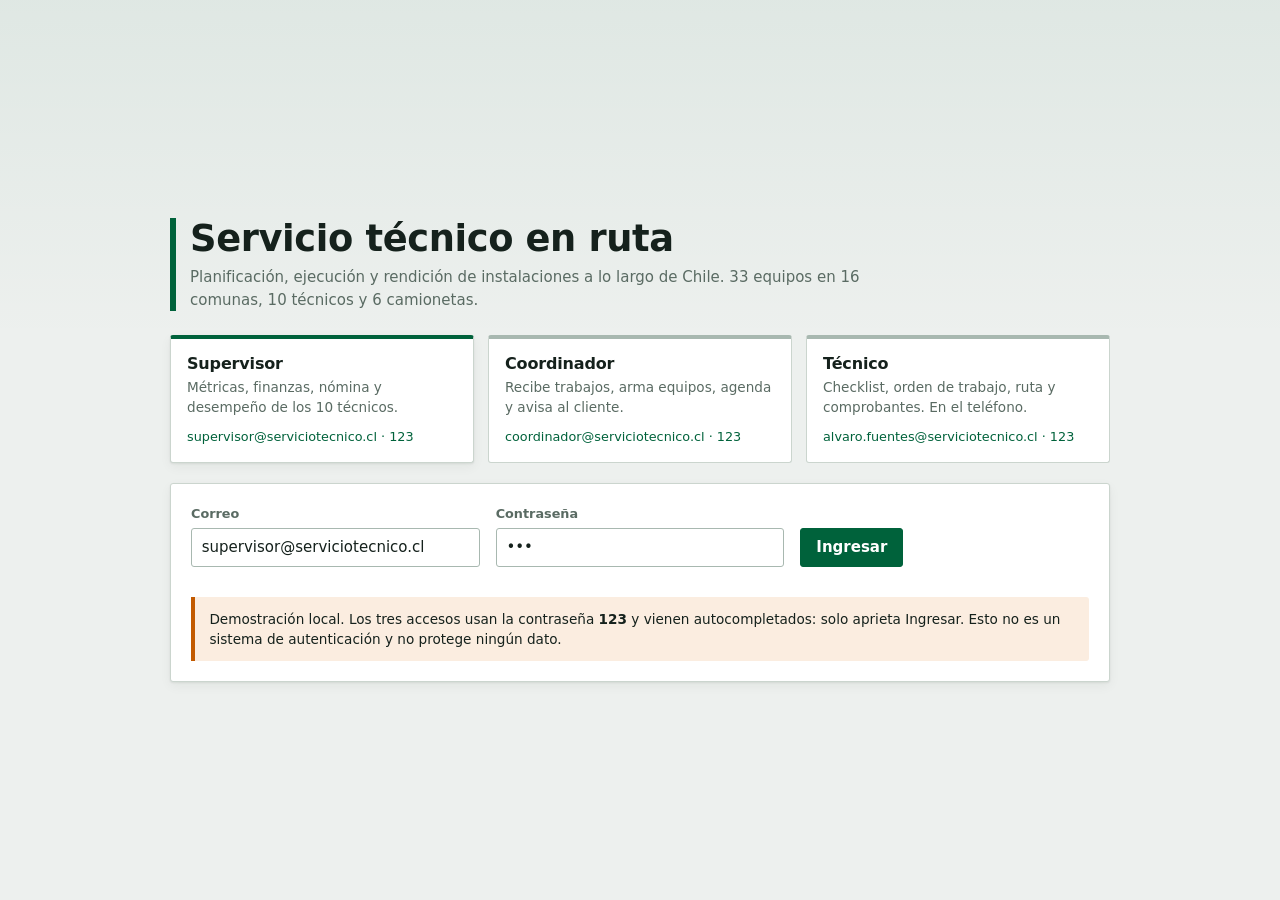
==== demo/index.html @ b32503a2 "Construye la demo local con las tres vistas y su login demo/index.html se abre con doble clic: sin s" ====
<!doctype html>
<html lang="es">
<head>
<meta charset="utf-8">
<meta name="viewport" content="width=device-width, initial-scale=1">
<title>Servicio técnico en ruta</title>
<link rel="stylesheet" href="css/estilos.css">
</head>
<body>

<div id="aplicacion"></div>
<div id="avisos" class="mensaje oculto" role="status" aria-live="polite"></div>
<div id="confirmacion" class="oculto"></div>

<!-- Scripts clásicos, no módulos ES: sobre file:// el navegador bloquea los módulos.
     El orden de carga define los globales, igual que los archivos .gs del proyecto. -->
<script src="js/00_datos.js"></script>
<script src="js/01_motor.js"></script>
<script src="js/02_estado.js"></script>
<script src="js/03_supervisor.js"></script>
<script src="js/04_coordinador.js"></script>
<script src="js/05_tecnico.js"></script>
<script src="js/06_app.js"></script>

</body>
</html>
---- demo/css/estilos.css ----
/* SISTEMA VISUAL. Senaletica vial chilena: verde MOP para ruta, ambar para peaje y aviso,
   rojo para tope excedido. Fondo claro porque esto se proyecta en sala.
   Tipografia Bahnschrift, un grotesco derivado de la DIN, que es la letra de la senaletica.
   Sin CDN: en file:// y sin internet ninguna fuente ni libreria externa carga. */

:root {
  --papel: #edf0ee;
  --panel: #ffffff;
  --panel-2: #f6f8f7;
  --tinta: #15211c;
  --tinta-suave: #5a6b63;
  --tinta-tenue: #8b9a93;
  --linea: #cbd5ce;
  --linea-fuerte: #a8b8b0;

  --ruta: #00623b;
  --ruta-oscuro: #004a2c;
  --ruta-claro: #e3efe8;
  --peaje: #c25a00;
  --peaje-claro: #fbede0;
  --alerta: #b3261e;
  --alerta-claro: #fbe9e7;
  --noche: #0e1714;

  --fuente: "Bahnschrift", "DIN Alternate", "Segoe UI", system-ui, -apple-system, sans-serif;
  --radio: 3px;
  --sombra: 0 1px 2px rgba(21, 33, 28, .08), 0 4px 12px rgba(21, 33, 28, .05);
}

* { box-sizing: border-box; }

html, body {
  margin: 0;
  padding: 0;
  min-height: 100%;
}

body {
  background: var(--papel);
  color: var(--tinta);
  font-family: var(--fuente);
  font-size: 15px;
  line-height: 1.5;
  -webkit-font-smoothing: antialiased;
}

h1, h2, h3, h4 {
  margin: 0;
  font-weight: 700;
  font-variation-settings: "wght" 700, "wdth" 87.5;
  letter-spacing: -.01em;
  line-height: 1.15;
}

h1 { font-size: 1.75rem; }
h2 { font-size: 1.25rem; }
h3 { font-size: 1rem; }

p { margin: 0 0 .75em; max-width: 72ch; }

a { color: var(--ruta); }

button, input, select, textarea {
  font: inherit;
  color: inherit;
}

:focus-visible {
  outline: 3px solid var(--peaje);
  outline-offset: 2px;
}

.cifra { font-variant-numeric: tabular-nums; }

.oculto { display: none !important; }

/* ---------- Controles ---------- */

.boton {
  display: inline-flex;
  align-items: center;
  gap: .4em;
  border: 1px solid var(--ruta);
  background: var(--ruta);
  color: #fff;
  padding: .5em 1em;
  border-radius: var(--radio);
  cursor: pointer;
  font-weight: 600;
  font-variation-settings: "wght" 600;
}
.boton:hover { background: var(--ruta-oscuro); border-color: var(--ruta-oscuro); }
.boton[disabled] {
  background: var(--linea);
  border-color: var(--linea);
  color: var(--tinta-tenue);
  cursor: not-allowed;
}
.boton.secundario {
  background: transparent;
  color: var(--ruta);
}
.boton.secundario:hover { background: var(--ruta-claro); }
.boton.peligro {
  background: transparent;
  border-color: var(--alerta);
  color: var(--alerta);
}
.boton.peligro:hover { background: var(--alerta-claro); }
.boton.chico { padding: .3em .6em; font-size: .85rem; }

.campo { display: block; margin-bottom: .9rem; }
.campo > span {
  display: block;
  font-size: .8rem;
  color: var(--tinta-suave);
  margin-bottom: .25rem;
  font-weight: 600;
}
.campo input, .campo select, .campo textarea {
  width: 100%;
  padding: .5em .65em;
  border: 1px solid var(--linea-fuerte);
  border-radius: var(--radio);
  background: var(--panel);
}
.campo input:focus, .campo select:focus, .campo textarea:focus {
  border-color: var(--ruta);
  outline: 2px solid var(--ruta-claro);
  outline-offset: 0;
}
.campo textarea { min-height: 7em; resize: vertical; }

.rejilla-campos {
  display: grid;
  grid-template-columns: repeat(auto-fit, minmax(210px, 1fr));
  gap: 0 1rem;
}

/* ---------- Login ---------- */

.pantalla-acceso {
  min-height: 100vh;
  display: grid;
  place-items: center;
  padding: 24px;
  background:
    linear-gradient(180deg, rgba(0, 98, 59, .06), transparent 340px),
    var(--papel);
}

.acceso {
  width: 100%;
  max-width: 940px;
}

.acceso-titulo {
  border-left: 6px solid var(--ruta);
  padding-left: 14px;
  margin-bottom: 1.5rem;
}
.acceso-titulo h1 { font-size: clamp(1.6rem, 4vw, 2.3rem); }
.acceso-titulo p {
  margin: .35rem 0 0;
  color: var(--tinta-suave);
}

.roles {
  display: grid;
  grid-template-columns: repeat(auto-fit, minmax(240px, 1fr));
  gap: 14px;
  margin-bottom: 1.25rem;
}

.rol {
  text-align: left;
  border: 1px solid var(--linea);
  border-top: 4px solid var(--linea-fuerte);
  background: var(--panel);
  padding: 1rem;
  border-radius: var(--radio);
  cursor: pointer;
  display: block;
  width: 100%;
}
.rol:hover { border-color: var(--linea-fuerte); }
.rol[aria-pressed="true"] {
  border-top-color: var(--ruta);
  box-shadow: var(--sombra);
}
.rol h3 { margin-bottom: .2rem; }
.rol span {
  display: block;
  font-size: .85rem;
  color: var(--tinta-suave);
}
.rol code {
  display: block;
  margin-top: .6rem;
  font-family: var(--fuente);
  font-size: .8rem;
  color: var(--ruta);
  word-break: break-all;
}

.formulario-acceso {
  background: var(--panel);
  border: 1px solid var(--linea);
  border-radius: var(--radio);
  padding: 1.25rem;
  box-shadow: var(--sombra);
}
.formulario-acceso .rejilla-campos { align-items: end; }

.aviso-demo {
  margin-top: 1rem;
  padding: .7rem .9rem;
  background: var(--peaje-claro);
  border-left: 4px solid var(--peaje);
  font-size: .85rem;
  border-radius: 0 var(--radio) var(--radio) 0;
}

.error-acceso {
  margin-top: .75rem;
  color: var(--alerta);
  font-weight: 600;
}

/* ---------- Cascaron de la aplicacion ---------- */

.barra {
  background: var(--ruta);
  color: #fff;
  padding: .6rem 1.25rem;
  display: flex;
  align-items: center;
  gap: 1rem;
  flex-wrap: wrap;
}
.barra h1 {
  font-size: 1.05rem;
  font-variation-settings: "wght" 700, "wdth" 75;
  text-transform: none;
}
.barra .quien {
  font-size: .85rem;
  opacity: .9;
}
.barra .empuje { margin-left: auto; }
.barra .boton {
  background: rgba(255, 255, 255, .12);
  border-color: rgba(255, 255, 255, .35);
  color: #fff;
}
.barra .boton:hover { background: rgba(255, 255, 255, .22); }

.pestanas {
  display: flex;
  gap: 2px;
  background: var(--ruta-oscuro);
  padding: 0 1.25rem;
  overflow-x: auto;
  scrollbar-width: thin;
}
.pestana {
  border: 0;
  background: transparent;
  color: rgba(255, 255, 255, .72);
  padding: .65em 1.1em;
  cursor: pointer;
  white-space: nowrap;
  border-bottom: 3px solid transparent;
  font-weight: 600;
}
.pestana:hover { color: #fff; }
.pestana[aria-selected="true"] {
  color: var(--tinta);
  background: var(--papel);
  border-bottom-color: var(--peaje);
}

.contenido { padding: 1.25rem; }

/* ---------- Bloques de contenido ---------- */

.panel {
  background: var(--panel);
  border: 1px solid var(--linea);
  border-radius: var(--radio);
  padding: 1rem;
  margin-bottom: 1rem;
}
.panel > h2 { margin-bottom: .2rem; }
.panel > h2 + .nota { margin-top: 0; }

.nota {
  color: var(--tinta-suave);
  font-size: .85rem;
  margin: 0 0 .85rem;
  max-width: 78ch;
}

.columnas {
  display: grid;
  grid-template-columns: repeat(auto-fit, minmax(320px, 1fr));
  gap: 1rem;
  align-items: start;
}
.columnas > .panel { margin-bottom: 0; }

/* Indicadores. Sin tarjetas redondeadas iguales: una retícula de celdas separadas por líneas,
   como un tablero de control. */
.indicadores {
  display: grid;
  grid-template-columns: repeat(auto-fit, minmax(160px, 1fr));
  background: var(--panel);
  border: 1px solid var(--linea);
  border-radius: var(--radio);
  overflow: hidden;
  margin-bottom: 1rem;
}
.indicador {
  padding: .85rem 1rem;
  border-right: 1px solid var(--linea);
  border-bottom: 1px solid var(--linea);
}
.indicador .valor {
  font-size: 1.6rem;
  font-weight: 700;
  font-variation-settings: "wght" 700, "wdth" 87.5;
  font-variant-numeric: tabular-nums;
  line-height: 1.1;
  display: block;
}
.indicador .rotulo {
  font-size: .78rem;
  color: var(--tinta-suave);
  display: block;
  margin-top: .15rem;
}
.indicador.acento .valor { color: var(--ruta); }
.indicador.aviso .valor { color: var(--peaje); }
.indicador.malo .valor { color: var(--alerta); }

/* ---------- Tablas ---------- */

.tabla-envoltorio { overflow-x: auto; }

table.datos {
  width: 100%;
  border-collapse: collapse;
  font-size: .9rem;
}
table.datos th, table.datos td {
  text-align: left;
  padding: .5em .6em;
  border-bottom: 1px solid var(--linea);
  vertical-align: top;
}
table.datos th {
  font-weight: 700;
  font-size: .78rem;
  color: var(--tinta-suave);
  border-bottom: 2px solid var(--linea-fuerte);
  white-space: nowrap;
}
table.datos td.num, table.datos th.num {
  text-align: right;
  font-variant-numeric: tabular-nums;
  white-space: nowrap;
}
table.datos tbody tr:hover { background: var(--panel-2); }
table.datos tfoot td {
  font-weight: 700;
  border-top: 2px solid var(--linea-fuerte);
  border-bottom: 0;
}

.marca {
  display: inline-block;
  font-size: .72rem;
  font-weight: 700;
  padding: .12em .5em;
  border-radius: 2px;
  background: var(--panel-2);
  border: 1px solid var(--linea-fuerte);
  color: var(--tinta-suave);
  white-space: nowrap;
}
.marca.ruta { background: var(--ruta-claro); border-color: var(--ruta); color: var(--ruta-oscuro); }
.marca.peaje { background: var(--peaje-claro); border-color: var(--peaje); color: var(--peaje); }
.marca.alerta { background: var(--alerta-claro); border-color: var(--alerta); color: var(--alerta); }

/* ---------- Alertas ---------- */

.lista-alertas { list-style: none; margin: 0; padding: 0; }
.lista-alertas li {
  padding: .5em .7em;
  border-left: 4px solid var(--linea-fuerte);
  background: var(--panel-2);
  margin-bottom: 4px;
  font-size: .88rem;
}
.lista-alertas li.alto { border-left-color: var(--alerta); background: var(--alerta-claro); }
.lista-alertas li.medio { border-left-color: var(--peaje); background: var(--peaje-claro); }
.lista-alertas li .origen {
  font-weight: 700;
  margin-right: .4em;
}

.vacio {
  padding: 1.25rem;
  text-align: center;
  color: var(--tinta-suave);
  border: 1px dashed var(--linea-fuerte);
  border-radius: var(--radio);
}

/* ---------- Graficos ---------- */

.barras { margin: 0; }
.barras .fila {
  display: grid;
  grid-template-columns: minmax(90px, 26%) 1fr auto;
  gap: .6rem;
  align-items: center;
  padding: .28rem 0;
  font-size: .88rem;
}
.barras .pista {
  display: block;
  background: var(--panel-2);
  border: 1px solid var(--linea);
  height: 16px;
  border-radius: 2px;
  overflow: hidden;
}
.barras .relleno {
  display: block;
  height: 100%;
  background: var(--ruta);
  min-width: 2px;
}
.barras .relleno.peaje { background: var(--peaje); }
.barras .relleno.alerta { background: var(--alerta); }
.barras .monto {
  font-variant-numeric: tabular-nums;
  white-space: nowrap;
  color: var(--tinta-suave);
}

/* ---------- Calendario ---------- */

.calendario {
  display: grid;
  grid-template-columns: repeat(5, minmax(150px, 1fr));
  gap: 6px;
  min-width: 780px;
}
.dia {
  border: 1px solid var(--linea);
  background: var(--panel);
  border-radius: var(--radio);
  min-height: 190px;
  padding: .5rem;
}
.dia.destino-activo { border-color: var(--ruta); background: var(--ruta-claro); }
.dia > header {
  font-size: .78rem;
  color: var(--tinta-suave);
  font-weight: 700;
  border-bottom: 1px solid var(--linea);
  padding-bottom: .3rem;
  margin-bottom: .4rem;
}
.tarjeta-jornada {
  border: 1px solid var(--linea-fuerte);
  border-left: 4px solid var(--ruta);
  background: var(--panel-2);
  border-radius: 2px;
  padding: .4rem .5rem;
  margin-bottom: .35rem;
  font-size: .8rem;
  cursor: grab;
}
.tarjeta-jornada:active { cursor: grabbing; }
.tarjeta-jornada.con-alerta { border-left-color: var(--alerta); }
.tarjeta-jornada strong { display: block; }
.tarjeta-jornada .detalle { color: var(--tinta-suave); }

/* ---------- Disponibilidad ---------- */

.fichas {
  display: grid;
  grid-template-columns: repeat(auto-fill, minmax(190px, 1fr));
  gap: 8px;
}
.ficha {
  border: 1px solid var(--linea);
  border-left: 4px solid var(--linea-fuerte);
  background: var(--panel);
  border-radius: var(--radio);
  padding: .55rem .7rem;
  font-size: .85rem;
  text-align: left;
  cursor: pointer;
  width: 100%;
}
.ficha:hover { border-color: var(--linea-fuerte); }
.ficha[aria-pressed="true"] {
  border-left-color: var(--ruta);
  background: var(--ruta-claro);
}
.ficha.no-disponible {
  opacity: .55;
  cursor: not-allowed;
}
.ficha strong { display: block; }
.ficha .estado { color: var(--tinta-suave); font-size: .8rem; }
.ficha.libre { border-left-color: var(--ruta); }
.ficha.ocupado { border-left-color: var(--peaje); }
.ficha.bloqueado { border-left-color: var(--alerta); }

/* ---------- Correo ---------- */

.sobre {
  border: 1px solid var(--linea-fuerte);
  border-radius: var(--radio);
  background: var(--panel);
  overflow: hidden;
}
.sobre header {
  background: var(--panel-2);
  border-bottom: 1px solid var(--linea);
  padding: .6rem .8rem;
  font-size: .85rem;
}
.sobre header div { display: flex; gap: .5rem; }
.sobre header span:first-child {
  color: var(--tinta-suave);
  min-width: 62px;
}
.sobre .cuerpo {
  padding: .9rem;
  white-space: pre-wrap;
  font-size: .9rem;
  line-height: 1.6;
}
.sobre .cuerpo .enlace-cap {
  display: inline-block;
  background: var(--ruta);
  color: #fff;
  padding: .45em .9em;
  border-radius: var(--radio);
  text-decoration: none;
  font-weight: 600;
  margin: .4rem 0;
}

/* ---------- Escenario del telefono ---------- */

.escenario {
  min-height: 100vh;
  background:
    radial-gradient(ellipse at 50% 0%, rgba(0, 98, 59, .22), transparent 62%),
    var(--noche);
  display: flex;
  flex-direction: column;
  align-items: center;
  padding: 22px 16px 40px;
  gap: 16px;
}
.escenario-barra {
  width: 100%;
  max-width: 900px;
  display: flex;
  align-items: center;
  gap: .75rem;
  flex-wrap: wrap;
  color: #dfe8e3;
}
.escenario-barra h1 { font-size: 1rem; color: #fff; }
.escenario-barra .empuje { margin-left: auto; }
.escenario-barra select {
  background: rgba(255, 255, 255, .1);
  color: #fff;
  border: 1px solid rgba(255, 255, 255, .3);
  border-radius: var(--radio);
  padding: .4em .6em;
}
.escenario-barra select option { color: var(--tinta); }
.escenario-barra .boton {
  background: rgba(255, 255, 255, .12);
  border-color: rgba(255, 255, 255, .35);
  color: #fff;
}

.telefono {
  width: 390px;
  max-width: 100%;
  height: 800px;
  max-height: calc(100vh - 130px);
  background: #000;
  border-radius: 42px;
  padding: 11px;
  box-shadow: 0 0 0 2px #2b3733, 0 30px 60px rgba(0, 0, 0, .55);
  display: flex;
  flex-direction: column;
}
.telefono-pantalla {
  flex: 1;
  background: var(--papel);
  border-radius: 32px;
  overflow: hidden;
  display: flex;
  flex-direction: column;
  position: relative;
}
.muesca {
  position: absolute;
  top: 0;
  left: 50%;
  transform: translateX(-50%);
  width: 120px;
  height: 24px;
  background: #000;
  border-radius: 0 0 14px 14px;
  z-index: 5;
}

.tel-barra {
  background: var(--ruta);
  color: #fff;
  padding: 28px .9rem .6rem;
  flex-shrink: 0;
}
.tel-barra .hora {
  font-size: .72rem;
  opacity: .85;
  display: flex;
  justify-content: space-between;
}
.tel-barra h2 {
  font-size: 1.05rem;
  margin-top: .25rem;
}
.tel-barra .sub {
  font-size: .8rem;
  opacity: .9;
}

.tel-cuerpo {
  flex: 1;
  overflow-y: auto;
  padding: .8rem;
}

.tel-menu {
  display: flex;
  border-top: 1px solid var(--linea);
  background: var(--panel);
  flex-shrink: 0;
}
.tel-menu button {
  flex: 1;
  border: 0;
  background: transparent;
  padding: .55rem .2rem .7rem;
  cursor: pointer;
  font-size: .68rem;
  color: var(--tinta-suave);
  border-top: 3px solid transparent;
  margin-top: -1px;
}
.tel-menu button[aria-selected="true"] {
  color: var(--ruta);
  border-top-color: var(--ruta);
  font-weight: 700;
}
.tel-menu .icono {
  display: block;
  font-size: 1.15rem;
  line-height: 1.2;
}

.tel-tarjeta {
  background: var(--panel);
  border: 1px solid var(--linea);
  border-radius: var(--radio);
  padding: .7rem;
  margin-bottom: .6rem;
}
.tel-tarjeta h3 { font-size: .95rem; margin-bottom: .15rem; }
.tel-tarjeta .meta {
  font-size: .8rem;
  color: var(--tinta-suave);
}

/* La orden bloqueada detras del checklist: se ve que existe, pero no se puede leer. */
.bloqueado-velo {
  position: relative;
  border: 1px solid var(--linea-fuerte);
  border-radius: var(--radio);
  overflow: hidden;
  margin-bottom: .6rem;
}
.bloqueado-velo .contenido-oculto {
  filter: blur(5px);
  opacity: .5;
  padding: .7rem;
  pointer-events: none;
  user-select: none;
}
.bloqueado-velo .candado {
  position: absolute;
  inset: 0;
  display: flex;
  flex-direction: column;
  align-items: center;
  justify-content: center;
  gap: .3rem;
  text-align: center;
  padding: .8rem;
  background: rgba(237, 240, 238, .72);
}
.bloqueado-velo .candado strong { font-size: .9rem; }
.bloqueado-velo .candado span {
  font-size: .78rem;
  color: var(--tinta-suave);
  max-width: 24ch;
}

.progreso {
  height: 8px;
  background: var(--panel-2);
  border: 1px solid var(--linea);
  border-radius: 99px;
  overflow: hidden;
  margin: .4rem 0;
}
.progreso .relleno {
  height: 100%;
  background: var(--ruta);
  transition: width .18s ease;
}

.item-check {
  display: flex;
  gap: .55rem;
  align-items: flex-start;
  padding: .45rem .2rem;
  border-bottom: 1px solid var(--linea);
  cursor: pointer;
  font-size: .85rem;
}
.item-check:last-child { border-bottom: 0; }
.item-check input {
  margin: .2rem 0 0;
  width: 18px;
  height: 18px;
  accent-color: var(--ruta);
  flex-shrink: 0;
}
.item-check.marcado { color: var(--tinta-suave); }
.item-check.marcado .texto { text-decoration: line-through; }

.grupo-check {
  font-size: .72rem;
  font-weight: 700;
  color: var(--tinta-suave);
  padding: .5rem .2rem .2rem;
  border-bottom: 2px solid var(--linea-fuerte);
}

.acciones-tel {
  display: grid;
  gap: .4rem;
  margin-top: .5rem;
}
.acciones-tel .boton { justify-content: center; }

.firma-lienzo {
  width: 100%;
  height: 130px;
  border: 1px dashed var(--linea-fuerte);
  border-radius: var(--radio);
  background: var(--panel);
  touch-action: none;
  display: block;
}

.miniatura {
  width: 54px;
  height: 54px;
  object-fit: cover;
  border: 1px solid var(--linea-fuerte);
  border-radius: 2px;
  background: var(--panel-2);
}

.plata-fila {
  display: flex;
  justify-content: space-between;
  padding: .4rem 0;
  border-bottom: 1px solid var(--linea);
  font-size: .9rem;
}
.plata-fila:last-child { border-bottom: 0; }
.plata-fila .monto { font-variant-numeric: tabular-nums; font-weight: 700; }
.plata-fila.reserva .monto { color: var(--peaje); }
.plata-fila.total { border-top: 2px solid var(--linea-fuerte); font-size: 1rem; }

/* ---------- Avisos y confirmacion ---------- */

/* Sin alert() ni confirm(): un dialogo nativo bloquea la pagina entera. */
.mensaje {
  position: fixed;
  left: 50%;
  bottom: 22px;
  transform: translateX(-50%);
  max-width: min(560px, calc(100vw - 32px));
  background: var(--tinta);
  color: #fff;
  padding: .7rem 1.1rem;
  border-radius: var(--radio);
  box-shadow: 0 8px 24px rgba(0, 0, 0, .3);
  z-index: 60;
  font-size: .9rem;
  border-left: 4px solid var(--peaje);
}
.mensaje.ruta { border-left-color: #58d19a; }
.mensaje.alerta { border-left-color: #ff8b82; }

.modal-fondo {
  position: fixed;
  inset: 0;
  background: rgba(14, 23, 20, .6);
  display: grid;
  place-items: center;
  padding: 20px;
  z-index: 70;
}
.modal {
  background: var(--panel);
  border-radius: var(--radio);
  padding: 1.25rem;
  max-width: 460px;
  width: 100%;
  box-shadow: 0 20px 50px rgba(0, 0, 0, .35);
}
.modal h2 { margin-bottom: .5rem; }
.modal p { color: var(--tinta-suave); font-size: .9rem; }

/* ---------- Adaptacion a pantalla chica ---------- */

@media (max-width: 720px) {
  .contenido { padding: .8rem; }
  .barra { padding: .6rem .8rem; }
  .pestanas { padding: 0 .4rem; }
  .indicador { border-right: 0; }
  .telefono {
    height: auto;
    min-height: 640px;
    max-height: none;
    border-radius: 28px;
    padding: 8px;
  }
  .escenario { padding: 12px 10px 24px; }
}

@media (prefers-reduced-motion: reduce) {
  * { transition: none !important; animation: none !important; }
}

/* ---------- Impresion del informe del supervisor ---------- */

@media print {
  @page { margin: 14mm; }
  body { background: #fff; font-size: 11pt; }
  .barra, .pestanas, .boton, .no-imprimir { display: none !important; }
  .contenido { padding: 0; }
  .panel {
    break-inside: avoid;
    border: 1px solid #999;
    box-shadow: none;
  }
  .indicadores { border: 1px solid #999; }
  .indicador { border-color: #999; }
  .panel-impresion { display: block !important; }
  table.datos { font-size: 10pt; }
  table.datos tbody tr:hover { background: transparent; }
}

.panel-impresion { display: none; }
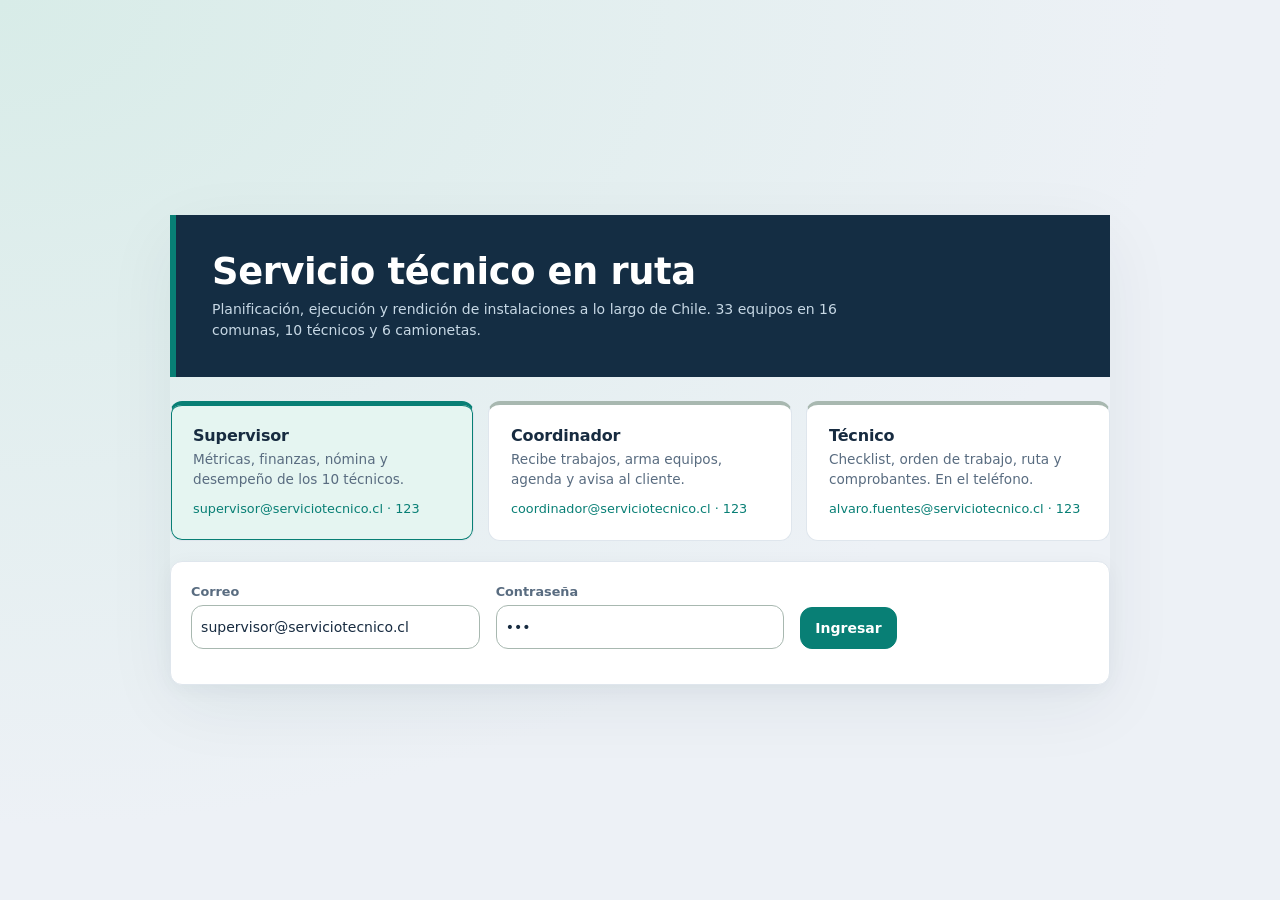
==== commit 506c5ad4: "Refactor: limpieza profunda y avance del demo" ====
--- a/demo/index.html
+++ b/demo/index.html
@@ -15,11 +15,15 @@
 <!-- Scripts clásicos, no módulos ES: sobre file:// el navegador bloquea los módulos.
      El orden de carga define los globales, igual que los archivos .gs del proyecto. -->
 <script src="js/00_datos.js"></script>
+<script src="js/00_comunas.js"></script>
 <script src="js/01_motor.js"></script>
+<script src="js/08_reglas.js"></script>
 <script src="js/02_estado.js"></script>
 <script src="js/03_supervisor.js"></script>
 <script src="js/04_coordinador.js"></script>
 <script src="js/05_tecnico.js"></script>
+<script src="js/07_analitica.js"></script>
+<script src="js/09_escenario.js"></script>
 <script src="js/06_app.js"></script>
 
 </body>
--- a/demo/css/estilos.css
+++ b/demo/css/estilos.css
@@ -893,3 +893,117 @@
 }
 
 .panel-impresion { display: none; }
+/* Interfaz de operación: superficies, jerarquía y adaptación a pantalla. */
+:root {
+  --papel: #f3f5f9; --panel-2: #f8fafc; --tinta: #172b40;
+  --tinta-suave: #596c80; --linea: #dfe6ed; --ruta: #087f75;
+  --ruta-oscuro: #06665e; --ruta-claro: #e5f5f1; --radio: 12px;
+  --fuente: "Segoe UI", system-ui, sans-serif;
+  --sombra: 0 4px 20px rgba(29, 47, 70, .045);
+  --serie-0: #158d83; --serie-1: #5284d6; --serie-2: #cb8620; --serie-3: #8c72c8;
+}
+body { font-size: 14px; }
+.boton { min-height: 42px; justify-content: center; transition: background .15s; }
+.boton.chico { min-height: 36px; }
+.campo input, .campo select, .campo textarea { min-height: 44px; background: #fff; }
+.barra { background: #142d43; padding: 18px 28px; gap: 14px; }
+.barra h1 { font-size: 18px; letter-spacing: -.5px; }
+.pestanas { background: #fff; padding: 0 28px; box-shadow: 0 2px 6px #172b4008; }
+.pestana { padding: 17px 20px; color: var(--tinta-suave); }
+.pestana:hover { color: var(--ruta); background: var(--ruta-claro); }
+.pestana[aria-selected="true"] { color: var(--ruta); background: #f0f8f6; border-bottom-color: var(--ruta); }
+.contenido { max-width: 1500px; margin: auto; padding: 30px; }
+.cabecera-seccion { display: flex; align-items: center; justify-content: space-between; gap: 18px; margin-bottom: 26px; }
+.cabecera-seccion h1 { font-size: clamp(24px, 3vw, 32px); margin: 8px 0; letter-spacing: -1px; }
+.cabecera-seccion p { color: var(--tinta-suave); margin: 0; }
+.sobretitulo { font-size: 10px; letter-spacing: 1.6px; font-weight: 700; color: var(--tinta-suave); }
+.estado-local { border: 1px solid var(--linea); border-radius: 20px; background: white; padding: 7px 12px; font-size: 11px; white-space: nowrap; color: var(--tinta-suave); }
+.panel { padding: 24px; border: 1px solid var(--linea); box-shadow: var(--sombra); }
+.panel h2 { font-size: 17px; margin-bottom: 10px; }
+.nota { line-height: 1.6; font-size: 12px; }
+.indicadores { display: grid; grid-template-columns: repeat(auto-fit, minmax(180px, 1fr)); gap: 14px; margin: 22px 0; border: 0; background: transparent; }
+.indicador { border: 1px solid var(--linea); border-radius: 12px; background: #fff; padding: 20px; box-shadow: var(--sombra); }
+.paneles-analitica { display: grid; grid-template-columns: 1.2fr 1fr; gap: 22px; margin-bottom: 22px; }
+.paneles-analitica .panel { margin: 0; min-width: 0; }
+.grafico-fila { margin-top: 16px; }
+.grafico-fila > div:first-child { display: flex; justify-content: space-between; gap: 16px; margin-bottom: 6px; font-size: 12px; }
+.grafico-fila strong { font-variant-numeric: tabular-nums; white-space: nowrap; }
+.grafico-pista { background: #eef2f6; height: 9px; border-radius: 8px; overflow: hidden; }
+.grafico-pista span { display: block; height: 100%; border-radius: inherit; }
+.avance-panel { display: flex; flex-direction: column; align-items: center; gap: 12px; }
+.avance-panel > div:first-child { align-self: stretch; }
+.anillo { width: 166px; height: 166px; flex-shrink: 0; border-radius: 50%; display: grid; place-items: center; background: conic-gradient(var(--ruta) var(--avance), #edf2f6 0); }
+.anillo > div { width: 138px; height: 138px; border-radius: 50%; background: white; display: flex; flex-direction: column; align-items: center; justify-content: center; }
+.anillo strong { font-size: 36px; letter-spacing: -1px; }
+.anillo span { color: var(--tinta-suave); font-size: 12px; }
+.acciones-resumen { display: flex; gap: 10px; flex-wrap: wrap; margin-bottom: 24px; }
+.datos th { background: #f6f8fb; font-size: 11px; text-transform: uppercase; letter-spacing: .4px; padding: 13px 10px; }
+.datos td { padding: 13px 10px; }
+.datos tbody tr:hover { background: #f2f8f7; }
+.marca { border-radius: 6px; padding: 4px 8px; }
+.pantalla-acceso { background: radial-gradient(ellipse at top left, #d8ece8, transparent 65%), #edf1f6; }
+.acceso { border-radius: 22px; box-shadow: 0 20px 70px #172b4010; }
+.acceso-titulo { padding: 36px; background: #142d43; color: white; }
+.acceso-titulo p { color: #c7d8e5; }
+.rol { padding: 22px; border-radius: 12px; }
+.rol[aria-pressed="true"] { box-shadow: inset 0 0 0 1px var(--ruta); background: var(--ruta-claro); }
+.escenario { background: var(--papel); padding: 0; gap: 0; }
+.escenario-barra { max-width: none; background: #142d43; padding: 18px 28px; }
+.telefono { width: 840px; max-width: 100%; height: calc(100dvh - 95px); max-height: none; min-height: 450px; background: transparent; border-radius: 18px; padding: 0; margin: 18px auto 0; box-shadow: var(--sombra); border: 1px solid var(--linea); }
+.telefono-pantalla { border-radius: 18px 18px 0 0; }
+.muesca { display: none; }
+.tel-barra { padding: 20px 26px; background: white; color: var(--tinta); border-bottom: 1px solid var(--linea); }
+.tel-barra h2 { font-size: 22px; margin: 6px 0; }
+.tel-barra .sub, .tel-barra .hora { color: var(--tinta-suave); }
+.tel-cuerpo { padding: 24px; min-height: 0; overscroll-behavior: contain; }
+.tel-tarjeta { padding: 20px; margin-bottom: 14px; box-shadow: var(--sombra); }
+.tel-tarjeta h3 { font-size: 16px; line-height: 1.4; }
+.tel-tarjeta .meta { font-size: 12px; line-height: 1.7; }
+button.tel-tarjeta:hover { border-color: var(--ruta); background: #fafffd; }
+.tel-menu { padding-bottom: env(safe-area-inset-bottom); }
+.tel-menu button { min-height: 66px; font-size: 12px; }
+.tel-menu button[aria-selected="true"] { background: var(--ruta-claro); }
+.tecnico-resumen { padding: 24px; margin-bottom: 20px; border-radius: 14px; background: #dff1ec; border: 1px solid #c3e4d9; }
+.tecnico-resumen h2 { margin: 9px 0; font-size: 23px; letter-spacing: -.6px; }
+.tecnico-resumen p { color: var(--tinta-suave); }
+.filtros-ordenes { display: flex; gap: 8px; margin-bottom: 16px; }
+.filtros-ordenes [aria-pressed="true"] { background: var(--ruta); color: white; }
+.pasos-orden { display: grid; grid-template-columns: repeat(4, 1fr); gap: 6px; margin-bottom: 20px; font-size: 11px; }
+.pasos-orden span { padding: 8px 0; border-bottom: 3px solid var(--linea); color: var(--tinta-suave); }
+.pasos-orden .hecho { color: var(--ruta); border-color: var(--ruta); font-weight: 700; }
+.item-check { min-height: 52px; padding: 12px 8px; }
+.item-check input { width: 22px; height: 22px; flex-shrink: 0; accent-color: var(--ruta); }
+.grupo-check { padding: 14px 0; font-size: 12px; }
+.firma-lienzo { width: 100%; max-width: 440px; height: 160px; touch-action: none; }
+.acciones-tel { margin: 16px 0; }
+.acciones-tel .boton { min-height: 48px; }
+.aviso-regla { background: #fff5df; border: 1px solid #edcc85; color: #694809; border-radius: 12px; padding: 16px; margin-bottom: 18px; }
+.aviso-regla p { margin: 6px 0 0; }
+.tarjeta-jornada .campo { margin-top: 10px; }
+.tarjeta-jornada input { width: 100%; min-width: 0; font-size: 12px; }
+@media (max-width: 760px) {
+  .paneles-analitica, .columnas { grid-template-columns: 1fr; }
+  .contenido { padding: 16px; }
+  .cabecera-seccion { align-items: flex-start; flex-direction: column; }
+  .panel { padding: 18px; }
+  .barra, .escenario-barra { padding: 12px 16px; }
+  .barra .quien { display: none; }
+  .pestanas { padding: 0 8px; }
+  .pestana { padding: 14px 12px; }
+  .indicadores { grid-template-columns: repeat(2, minmax(0, 1fr)); }
+  .indicador { padding: 14px; overflow-wrap: anywhere; }
+  .telefono { width: 100%; height: calc(100dvh - 120px); min-height: 420px; margin: 0; border: 0; border-radius: 0; }
+  .telefono-pantalla { border-radius: 0; }
+  .tel-barra { padding: 14px 18px; }
+  .tel-cuerpo { padding: 16px; }
+  .tel-tarjeta { padding: 16px; }
+  .escenario-barra > span:not(.empuje) { display: none; }
+  .tecnico-resumen { padding: 20px; }
+  .acceso-titulo { padding: 24px; }
+}
+@media print {
+  .acciones-resumen, .estado-local, .filtros-ordenes { display: none; }
+  .panel, .indicador { box-shadow: none; break-inside: avoid; }
+  .contenido { padding: 0; }
+  .grafico-pista, .anillo { print-color-adjust: exact; }
+}
